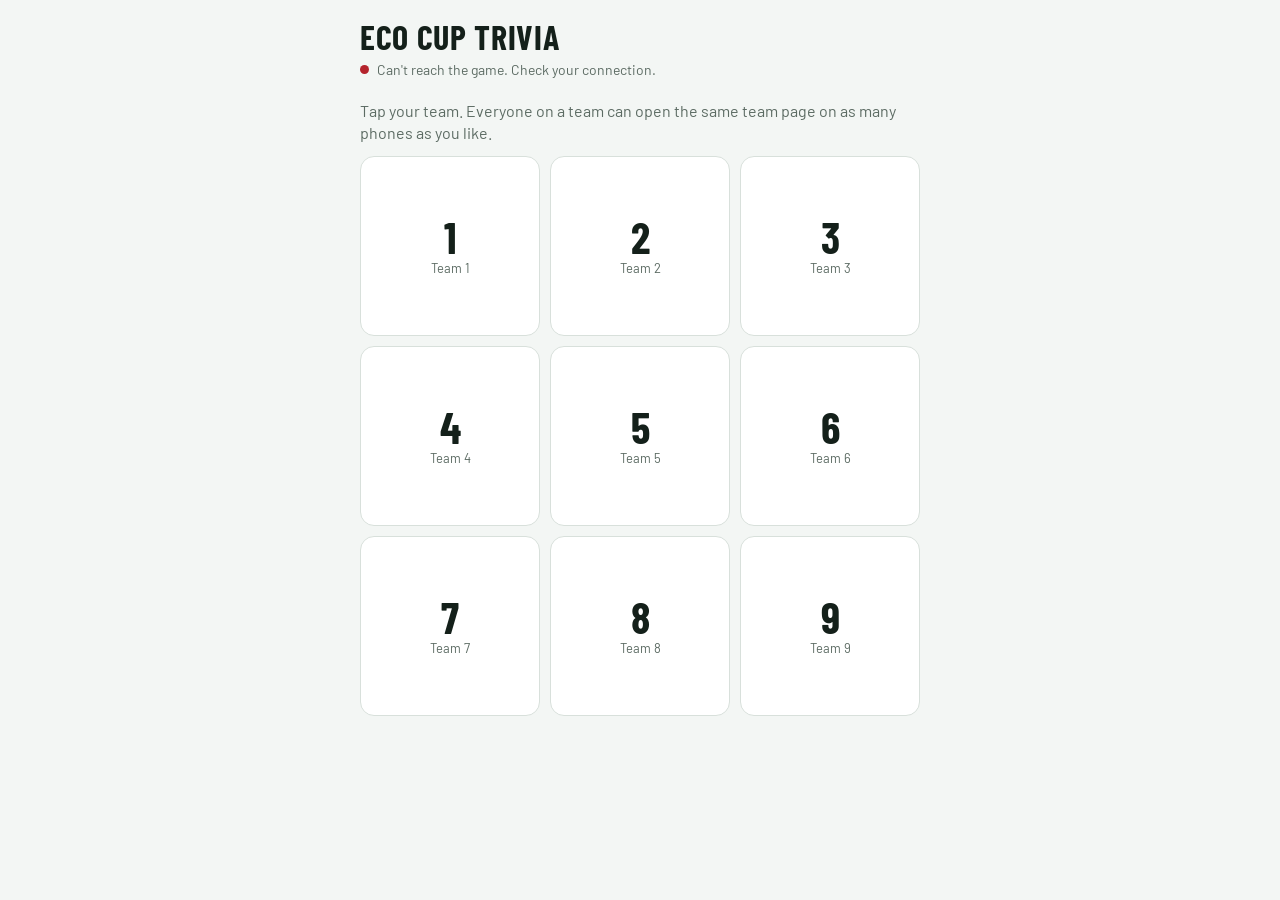
==== trivia/index.html @ dc79e594 "Trivia night: hub, team answering page, question screen, shared scoring and live clock Co-Authored-B" ====
<!DOCTYPE html>
<html lang="en">
<head>
<meta charset="utf-8">
<meta name="viewport" content="width=device-width, initial-scale=1, viewport-fit=cover">
<title>Eco Cup Trivia</title>
<link rel="preconnect" href="https://fonts.googleapis.com">
<link rel="stylesheet" href="https://fonts.googleapis.com/css2?family=Barlow+Condensed:wght@600;700&family=Barlow:wght@400;500;600&display=swap">
<link rel="stylesheet" href="js/base.css">
<style>
/* Hub: players tap their team and go to that team's answering page. */
body{padding:max(20px,env(safe-area-inset-top)) max(16px,env(safe-area-inset-right)) 40px max(16px,env(safe-area-inset-left))}
.wrap{max-width:560px;margin:0 auto}
h1{font-size:34px;line-height:1}
.sub{display:flex;gap:8px;align-items:center;margin:6px 0 20px;font-size:14px}
.grid{display:grid;grid-template-columns:repeat(3,1fr);gap:10px}
.grid a{display:flex;flex-direction:column;align-items:center;justify-content:center;aspect-ratio:1;background:var(--surface);border:1px solid var(--line);border-radius:14px;text-decoration:none;color:var(--fg);padding:8px;text-align:center}
.grid a:active{background:var(--hl)}
.grid .n{font:700 44px/1 var(--display)}
.grid .nm{font-size:13px;color:var(--muted);overflow-wrap:anywhere}
.grid a.off{opacity:.4}
.last{margin-top:18px;font-size:14px}
.last a{color:var(--accent);font-weight:600}
</style>
</head>
<body>
<div class="wrap">
  <h1>Eco Cup Trivia</h1>
  <div class="sub"><span class="dot" id="dot"></span><span id="status" class="muted">Connecting…</span></div>
  <p class="muted" style="margin:0 0 12px">Tap your team. Everyone on a team can open the same team page on as many phones as you like.</p>
  <div class="grid" id="grid"></div>
  <p class="last" id="last" hidden></p>
</div>
<script type="module">
import { TEAMS, esc, teamName } from "./js/core.js";
import { live, $ } from "./js/db.js";
const q = location.search; // keep ?db= for testing
function render(data, ok) {
  $("dot").className = "dot" + (ok ? " live" : "");
  $("status").textContent = ok ? "Live" : "Can't reach the game. Check your connection.";
  const cfg = data.config || {};
  $("grid").innerHTML = TEAMS.map(t => {
    const off = cfg.teams?.[t]?.playing === false;
    return `<a href="team/${q ? q + "&" : "?"}t=${t}" class="${off ? "off" : ""}" aria-label="${esc(teamName(cfg, t))}">
      <span class="n">${t}</span><span class="nm">${esc(teamName(cfg, t))}</span></a>`;
  }).join("");
}
let mine = null; try { mine = localStorage.getItem("trivia-team"); } catch (e) {}
if (mine) { $("last").hidden = false; $("last").innerHTML = `Last time you were on <a href="team/${q ? q + "&" : "?"}t=${encodeURIComponent(mine)}">Team ${esc(mine)}</a>.`; }
live(render);
</script>
</body>
</html>
---- trivia/js/base.css ----
/* Eco Cup Trivia Night shared look. Same file in Shoeyoung25/eco-cup (trivia/js/base.css). */
:root{
  --bg:#f3f6f4; --surface:#ffffff; --fg:#14201a; --muted:#5c6b63; --line:#d8e0db;
  --accent:#1d7a4a; --accent-fg:#ffffff; --danger:#b4232c; --warn:#a86a00; --hl:#eef3f0;
  --a:#1f6fd1; --b:#d9531e; --c:#7b4fc9; --d:#0f8a7e;
  --display:"Barlow Condensed","Arial Narrow",system-ui,sans-serif;
  --body:"Barlow",system-ui,-apple-system,"Segoe UI",sans-serif;
}
@media (prefers-color-scheme:dark){:root:not([data-theme="light"]){
  --bg:#0f1512; --surface:#18211c; --fg:#e7efe9; --muted:#97a69d; --line:#2a352f;
  --accent:#4cc185; --accent-fg:#0f1512; --danger:#f0727a; --warn:#e0a83a; --hl:#223029;
  --a:#3d86e0; --b:#e0693a; --c:#9270e0; --d:#22a596; color-scheme:dark}}
:root[data-theme="dark"]{
  --bg:#0f1512; --surface:#18211c; --fg:#e7efe9; --muted:#97a69d; --line:#2a352f;
  --accent:#4cc185; --accent-fg:#0f1512; --danger:#f0727a; --warn:#e0a83a; --hl:#223029;
  --a:#3d86e0; --b:#e0693a; --c:#9270e0; --d:#22a596; color-scheme:dark}
*{box-sizing:border-box}
[hidden]{display:none!important}
html{-webkit-text-size-adjust:100%}
body{background:var(--bg);color:var(--fg);font:16px/1.4 var(--body);margin:0}
button,input,select,textarea{font:inherit;color:inherit}
button{cursor:pointer}
button:disabled{cursor:default;opacity:.45}
button:focus-visible,input:focus-visible,select:focus-visible{outline:2px solid var(--accent);outline-offset:2px}
h1,h2,h3,.disp{font-family:var(--display);text-transform:uppercase;letter-spacing:.02em;margin:0}
.muted{color:var(--muted)}
.dot{display:inline-block;width:9px;height:9px;border-radius:50%;background:var(--danger);flex:none}
.dot.live{background:var(--accent)}
.btn{border:1px solid var(--line);background:var(--surface);border-radius:10px;padding:12px 16px;font-weight:600}
.btn.primary{background:var(--accent);border-color:var(--accent);color:var(--accent-fg)}
.btn.danger{color:var(--danger)}
.card{background:var(--surface);border:1px solid var(--line);border-radius:14px;padding:16px}
.toast{position:fixed;left:50%;transform:translateX(-50%);bottom:calc(20px + env(safe-area-inset-bottom,0px));z-index:50;background:var(--fg);color:var(--bg);padding:10px 16px;border-radius:10px;max-width:calc(100% - 32px)}
.mc-a{--k:var(--a)} .mc-b{--k:var(--b)} .mc-c{--k:var(--c)} .mc-d{--k:var(--d)}
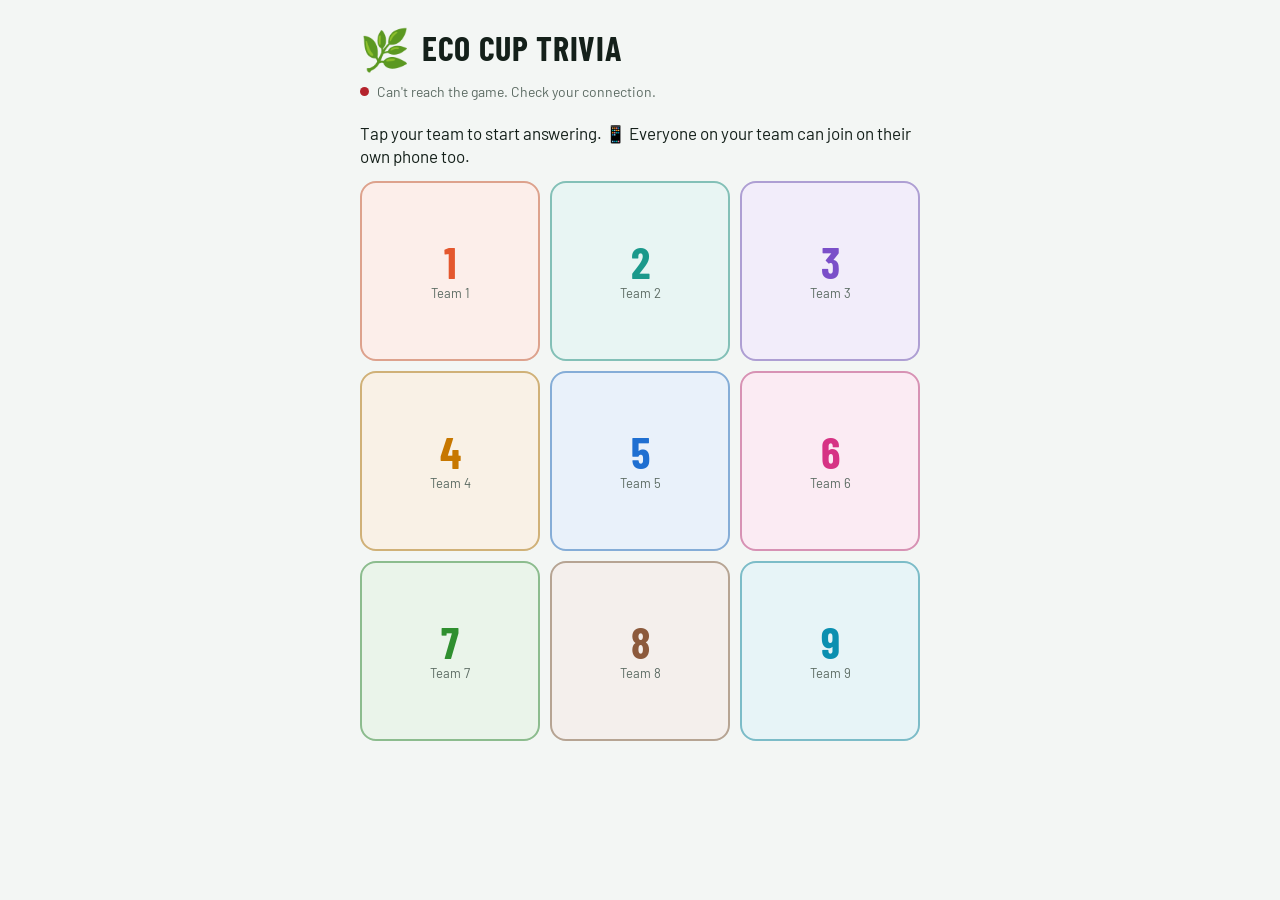
==== commit 1d5881d6: "Trivia polish: playful big screen, team colours, hidden easter eggs - Question screen: animated reve" ====
--- a/trivia/index.html
+++ b/trivia/index.html
@@ -14,9 +14,14 @@
 h1{font-size:34px;line-height:1}
 .sub{display:flex;gap:8px;align-items:center;margin:6px 0 20px;font-size:14px}
 .grid{display:grid;grid-template-columns:repeat(3,1fr);gap:10px}
-.grid a{display:flex;flex-direction:column;align-items:center;justify-content:center;aspect-ratio:1;background:var(--surface);border:1px solid var(--line);border-radius:14px;text-decoration:none;color:var(--fg);padding:8px;text-align:center}
-.grid a:active{background:var(--hl)}
-.grid .n{font:700 44px/1 var(--display)}
+.grid a{display:flex;flex-direction:column;align-items:center;justify-content:center;aspect-ratio:1;background:color-mix(in srgb,var(--tc) 10%,var(--surface));border:2px solid color-mix(in srgb,var(--tc) 45%,var(--line));border-radius:16px;text-decoration:none;color:var(--fg);padding:8px;text-align:center;transition:transform .12s;animation:pop .45s cubic-bezier(.2,1.4,.4,1) both}
+.grid a:active{transform:scale(.94);background:color-mix(in srgb,var(--tc) 25%,var(--surface))}
+.grid a.me{background:var(--tc);border-color:var(--tc);color:#fff}
+.grid a.me .nm{color:#fff;opacity:.9}
+.grid .n{font:700 44px/1 var(--display);color:var(--tc)}
+.grid a.me .n{color:#fff}
+.hero{display:flex;align-items:center;gap:12px;margin-bottom:2px}
+.hero .leaf{font-size:40px;display:inline-block;animation:wiggle 2.4s ease-in-out infinite;transform-origin:50% 90%}
 .grid .nm{font-size:13px;color:var(--muted);overflow-wrap:anywhere}
 .grid a.off{opacity:.4}
 .last{margin-top:18px;font-size:14px}
@@ -25,27 +30,28 @@
 </head>
 <body>
 <div class="wrap">
-  <h1>Eco Cup Trivia</h1>
+  <div class="hero"><span class="leaf" aria-hidden="true">🌿</span><h1>Eco Cup Trivia</h1></div>
   <div class="sub"><span class="dot" id="dot"></span><span id="status" class="muted">Connecting…</span></div>
-  <p class="muted" style="margin:0 0 12px">Tap your team. Everyone on a team can open the same team page on as many phones as you like.</p>
+  <p style="margin:0 0 12px;font-size:17px">Tap your team to start answering. 📱 Everyone on your team can join on their own phone too.</p>
   <div class="grid" id="grid"></div>
   <p class="last" id="last" hidden></p>
 </div>
 <script type="module">
-import { TEAMS, esc, teamName } from "./js/core.js";
+import { TEAMS, esc, teamName, teamColor } from "./js/core.js";
 import { live, $ } from "./js/db.js";
 const q = location.search; // keep ?db= for testing
+let mine = null; try { mine = localStorage.getItem("trivia-team"); } catch (e) {}
 function render(data, ok) {
   $("dot").className = "dot" + (ok ? " live" : "");
   $("status").textContent = ok ? "Live" : "Can't reach the game. Check your connection.";
   const cfg = data.config || {};
-  $("grid").innerHTML = TEAMS.map(t => {
+  const html = TEAMS.map(t => {
     const off = cfg.teams?.[t]?.playing === false;
-    return `<a href="team/${q ? q + "&" : "?"}t=${t}" class="${off ? "off" : ""}" aria-label="${esc(teamName(cfg, t))}">
+    return `<a href="team/${q ? q + "&" : "?"}t=${t}" class="${off ? "off" : ""} ${String(t) === mine ? "me" : ""}" style="--tc:${teamColor(t)};animation-delay:${(t - 1) * 40}ms" aria-label="${esc(teamName(cfg, t))}">
       <span class="n">${t}</span><span class="nm">${esc(teamName(cfg, t))}</span></a>`;
   }).join("");
+  if ($("grid")._h !== html) { $("grid")._h = html; $("grid").innerHTML = html; } // only redraw (and re-animate) when something changed
 }
-let mine = null; try { mine = localStorage.getItem("trivia-team"); } catch (e) {}
 if (mine) { $("last").hidden = false; $("last").innerHTML = `Last time you were on <a href="team/${q ? q + "&" : "?"}t=${encodeURIComponent(mine)}">Team ${esc(mine)}</a>.`; }
 live(render);
 </script>
--- a/trivia/js/base.css
+++ b/trivia/js/base.css
@@ -32,3 +32,17 @@
 .card{background:var(--surface);border:1px solid var(--line);border-radius:14px;padding:16px}
 .toast{position:fixed;left:50%;transform:translateX(-50%);bottom:calc(20px + env(safe-area-inset-bottom,0px));z-index:50;background:var(--fg);color:var(--bg);padding:10px 16px;border-radius:10px;max-width:calc(100% - 32px)}
 .mc-a{--k:var(--a)} .mc-b{--k:var(--b)} .mc-c{--k:var(--c)} .mc-d{--k:var(--d)}
+/* ---------- a little fun ---------- */
+@keyframes pop{0%{transform:scale(.6);opacity:0}60%{transform:scale(1.12);opacity:1}100%{transform:scale(1)}}
+@keyframes rise{from{transform:translateY(24px);opacity:0}to{transform:none;opacity:1}}
+@keyframes shake{0%,100%{transform:none}20%{transform:translateX(-10px) rotate(-2deg)}40%{transform:translateX(10px) rotate(2deg)}60%{transform:translateX(-6px)}80%{transform:translateX(6px)}}
+@keyframes pulse{0%,100%{transform:scale(1)}50%{transform:scale(1.12)}}
+@keyframes wiggle{0%,100%{transform:rotate(0)}25%{transform:rotate(-8deg)}75%{transform:rotate(8deg)}}
+@keyframes floaty{0%,100%{transform:translateY(0)}50%{transform:translateY(-8px)}}
+@keyframes stamp{0%{transform:scale(2.2) rotate(-12deg);opacity:0}70%{transform:scale(.95) rotate(-4deg);opacity:1}100%{transform:scale(1) rotate(-4deg)}}
+@keyframes confetti{0%{transform:translate(0,0) rotate(0);opacity:1}100%{transform:translate(var(--dx),var(--dy)) rotate(var(--rot));opacity:0}}
+.pop{animation:pop .45s cubic-bezier(.2,1.4,.4,1) both}
+.rise{animation:rise .5s ease-out both}
+.shake{animation:shake .5s ease-in-out}
+.confetti{position:fixed;pointer-events:none;z-index:60;width:10px;height:14px;border-radius:2px;animation:confetti 1.1s ease-out forwards}
+@media (prefers-reduced-motion:reduce){*{animation-duration:.01ms!important;animation-iteration-count:1!important;transition:none!important}}
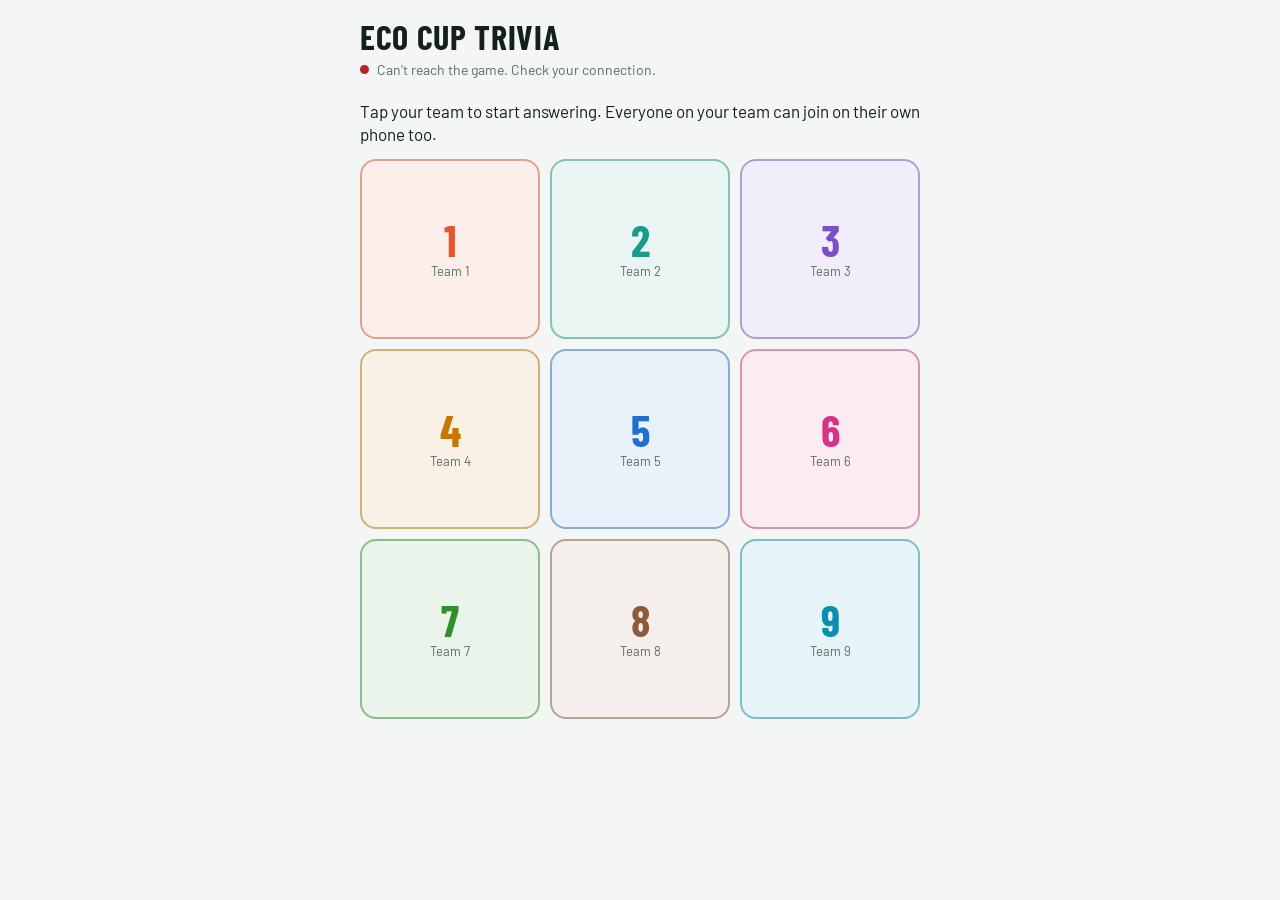
==== commit 657d259b: "Trivia: cleaner, more grown-up look with a colour per round - Each round has its own accent colour, " ====
--- a/trivia/index.html
+++ b/trivia/index.html
@@ -21,7 +21,7 @@
 .grid .n{font:700 44px/1 var(--display);color:var(--tc)}
 .grid a.me .n{color:#fff}
 .hero{display:flex;align-items:center;gap:12px;margin-bottom:2px}
-.hero .leaf{font-size:40px;display:inline-block;animation:wiggle 2.4s ease-in-out infinite;transform-origin:50% 90%}
+
 .grid .nm{font-size:13px;color:var(--muted);overflow-wrap:anywhere}
 .grid a.off{opacity:.4}
 .last{margin-top:18px;font-size:14px}
@@ -30,9 +30,9 @@
 </head>
 <body>
 <div class="wrap">
-  <div class="hero"><span class="leaf" aria-hidden="true">🌿</span><h1>Eco Cup Trivia</h1></div>
+  <div class="hero"><h1>Eco Cup Trivia</h1></div>
   <div class="sub"><span class="dot" id="dot"></span><span id="status" class="muted">Connecting…</span></div>
-  <p style="margin:0 0 12px;font-size:17px">Tap your team to start answering. 📱 Everyone on your team can join on their own phone too.</p>
+  <p style="margin:0 0 12px;font-size:17px">Tap your team to start answering. Everyone on your team can join on their own phone too.</p>
   <div class="grid" id="grid"></div>
   <p class="last" id="last" hidden></p>
 </div>
